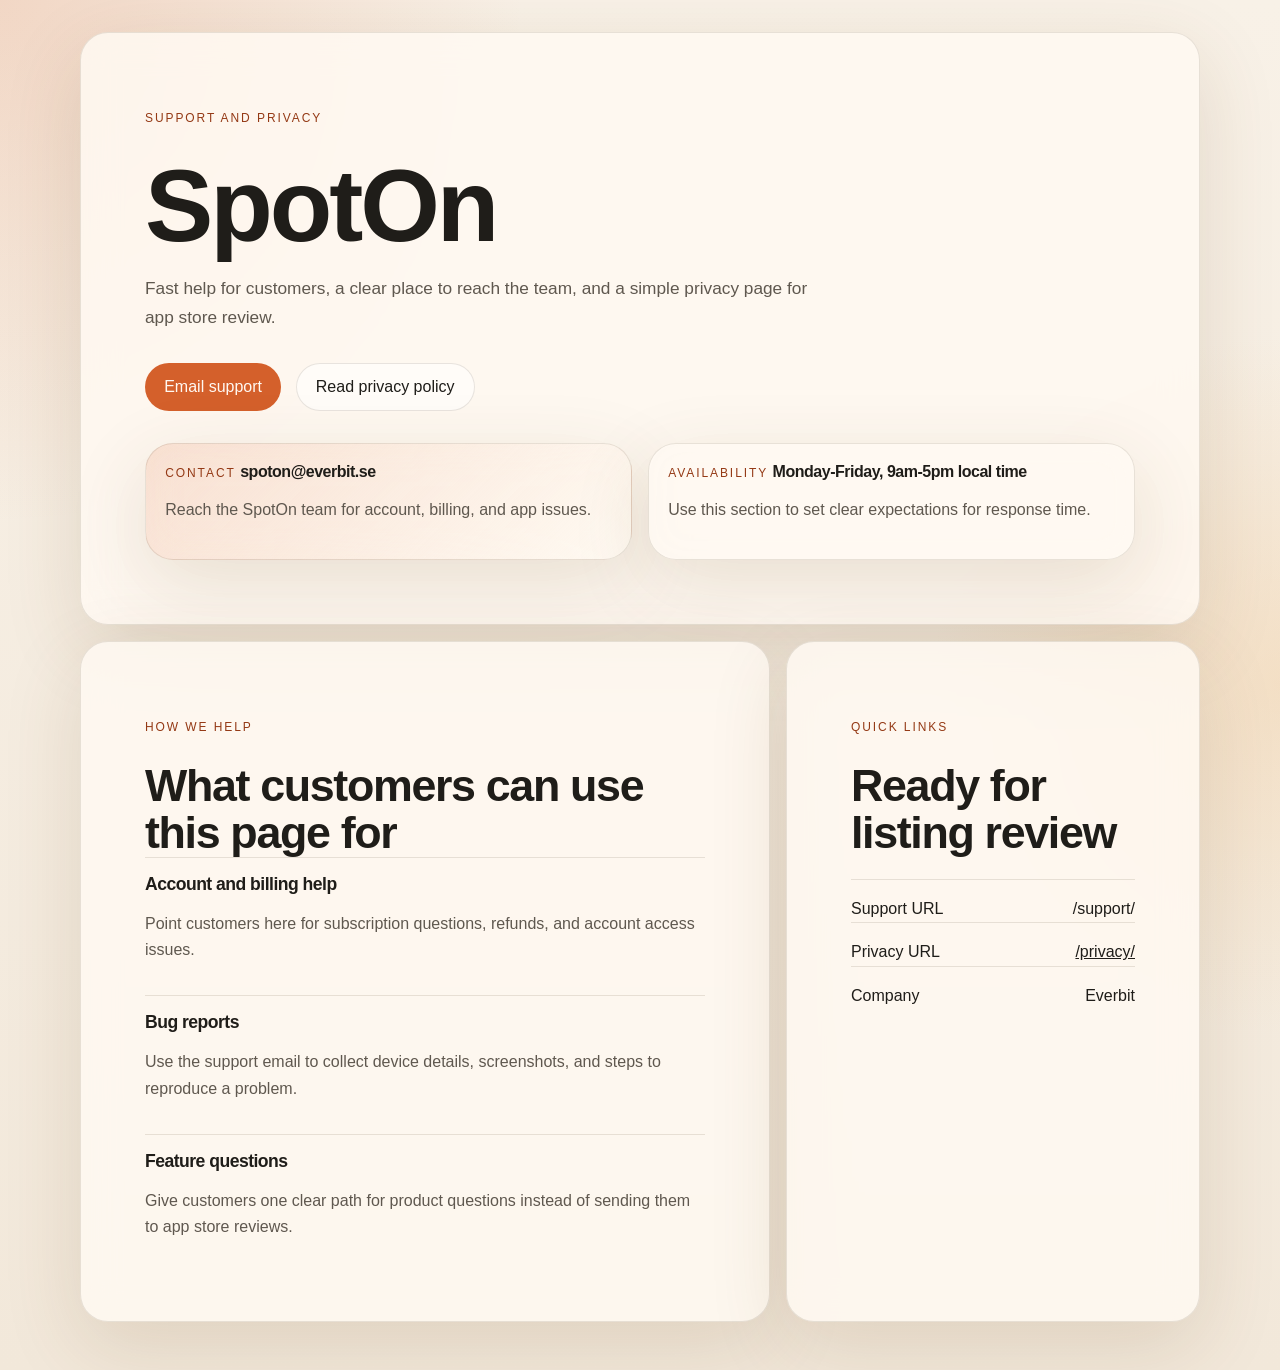
==== index.html @ d0b2c5c5 "Push site draft" ====
<!DOCTYPE html>
<html lang="en">
<head>
    <meta charset="utf-8"/>
    <meta name="viewport" content="width=device-width, initial-scale=1"/>
    <title>SpotOn Support</title>
    <meta http-equiv="refresh" content="0; url=/support/"/>
    <link rel="canonical" href="/support/"/>
</head>
<body>
<p>Redirecting to <a href="/support/">SpotOn support</a>...</p>
</body>
</html>
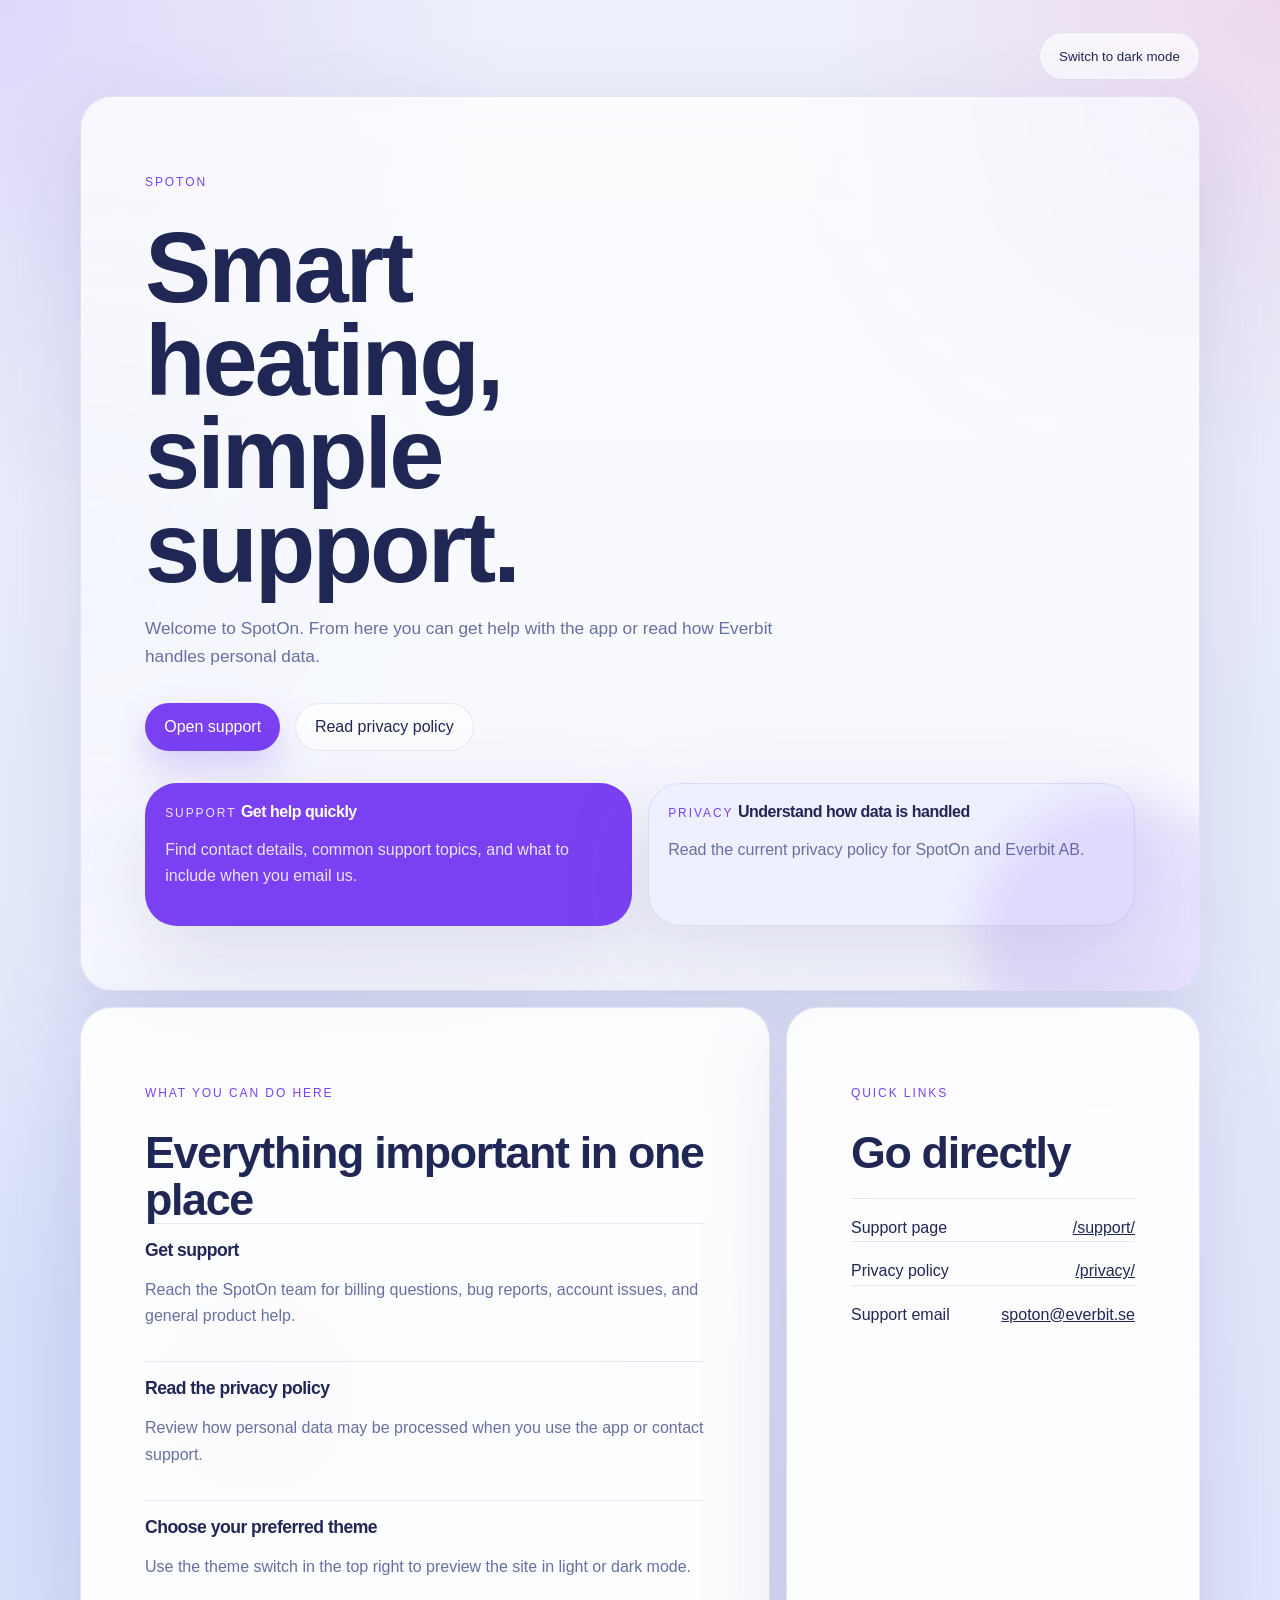
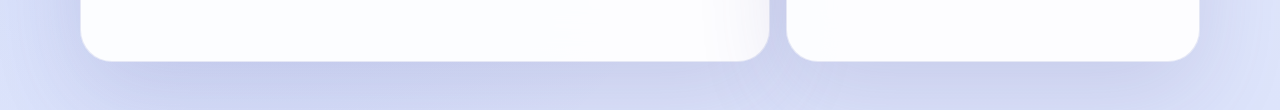
==== commit 89f29a16: "Add index page instead of redirecting to support." ====
--- a/index.html
+++ b/index.html
@@ -3,11 +3,98 @@
 <head>
     <meta charset="utf-8"/>
     <meta name="viewport" content="width=device-width, initial-scale=1"/>
-    <title>SpotOn Support</title>
-    <meta http-equiv="refresh" content="0; url=/support/"/>
-    <link rel="canonical" href="/support/"/>
+    <title>SpotOn</title>
+    <meta
+            name="description"
+            content="Welcome to SpotOn. Find support information and the privacy policy."
+    />
+    <link rel="stylesheet" href="/styles.css"/>
+    <script src="/theme.js" defer></script>
 </head>
 <body>
-<p>Redirecting to <a href="/support/">SpotOn support</a>...</p>
+<main class="shell">
+    <div class="topbar">
+        <button class="subtle-link theme-toggle" data-theme-toggle type="button">Switch theme</button>
+    </div>
+
+    <section class="panel hero-panel">
+        <p class="eyebrow">SpotOn</p>
+        <h1>Smart heating, simple support.</h1>
+        <p class="lede">
+            Welcome to SpotOn. From here you can get help with the app or read
+            how Everbit handles personal data.
+        </p>
+
+        <div class="actions">
+            <a class="button" href="/support/">Open support</a>
+            <a class="subtle-link" href="/privacy/">Read privacy policy</a>
+        </div>
+
+        <div class="card-grid">
+            <article class="info-card gradient-card">
+                <span class="label">Support</span>
+                <strong>Get help quickly</strong>
+                <p class="muted">
+                    Find contact details, common support topics, and what to include when you email us.
+                </p>
+            </article>
+
+            <article class="info-card soft-card">
+                <span class="label">Privacy</span>
+                <strong>Understand how data is handled</strong>
+                <p class="muted">
+                    Read the current privacy policy for SpotOn and Everbit AB.
+                </p>
+            </article>
+        </div>
+    </section>
+
+    <section class="grid">
+        <article class="panel section-panel">
+            <p class="eyebrow">What you can do here</p>
+            <h2>Everything important in one place</h2>
+            <div class="stack">
+                <div>
+                    <h3>Get support</h3>
+                    <p class="muted">
+                        Reach the SpotOn team for billing questions, bug reports, account issues, and general product
+                        help.
+                    </p>
+                </div>
+                <div>
+                    <h3>Read the privacy policy</h3>
+                    <p class="muted">
+                        Review how personal data may be processed when you use the app or contact support.
+                    </p>
+                </div>
+                <div>
+                    <h3>Choose your preferred theme</h3>
+                    <p class="muted">
+                        Use the theme switch in the top right to preview the site in light or dark mode.
+                    </p>
+                </div>
+            </div>
+        </article>
+
+        <aside class="panel section-panel">
+            <p class="eyebrow">Quick links</p>
+            <h2>Go directly</h2>
+            <ul class="link-list">
+                <li>
+                    <span>Support page</span>
+                    <a href="/support/">/support/</a>
+                </li>
+                <li>
+                    <span>Privacy policy</span>
+                    <a href="/privacy/">/privacy/</a>
+                </li>
+                <li>
+                    <span>Support email</span>
+                    <a href="mailto:spoton@everbit.se">spoton@everbit.se</a>
+                </li>
+            </ul>
+        </aside>
+    </section>
+</main>
 </body>
 </html>
--- a/styles.css
+++ b/styles.css
@@ -0,0 +1,361 @@
+:root,
+:root[data-theme="light"] {
+    --page-bg: #eef1fb;
+    --page-bg-deep: #dde4fb;
+    --surface: rgba(255, 255, 255, 0.8);
+    --surface-strong: rgba(255, 255, 255, 0.92);
+    --ink: #202754;
+    --muted: #6670a0;
+    --line: rgba(89, 102, 180, 0.14);
+    --accent-blue: #315fe8;
+    --accent-violet: #7a41f3;
+    --accent-pink: #e458a8;
+    --pill-bg: rgba(255, 255, 255, 0.68);
+    --hero-bg: rgba(255, 255, 255, 0.76);
+    --hero-bg-strong: rgba(255, 255, 255, 0.68);
+    --solid-accent: #7a41f3;
+    --solid-accent-strong: #315fe8;
+    --solid-accent-soft: #eef0ff;
+    --shadow: 0 30px 90px rgba(83, 76, 152, 0.16);
+}
+
+* {
+    box-sizing: border-box;
+}
+
+html {
+    scroll-behavior: smooth;
+}
+
+body {
+    margin: 0;
+    background: radial-gradient(circle at top left, rgba(122, 65, 243, 0.14), transparent 24%),
+    radial-gradient(circle at top right, rgba(228, 88, 168, 0.16), transparent 22%),
+    radial-gradient(circle at 20% 80%, rgba(49, 95, 232, 0.1), transparent 28%),
+    linear-gradient(180deg, var(--page-bg) 0%, var(--page-bg-deep) 100%);
+    color: var(--ink);
+    font-family: Inter, "SF Pro Display", "Helvetica Neue", Helvetica, Arial, sans-serif;
+}
+
+a {
+    color: inherit;
+}
+
+.shell {
+    width: min(1120px, calc(100vw - 2rem));
+    margin: 0 auto;
+    padding: 2rem 0 3rem;
+}
+
+.panel,
+.info-card,
+.summary-card,
+.policy-card {
+    border: 1px solid var(--line);
+    border-radius: 32px;
+    background: var(--surface);
+    box-shadow: var(--shadow);
+    backdrop-filter: blur(22px);
+}
+
+.panel {
+    padding: clamp(2rem, 5vw, 4rem);
+}
+
+.hero-panel {
+    position: relative;
+    overflow: hidden;
+    background: linear-gradient(180deg, var(--hero-bg), var(--hero-bg-strong)),
+    radial-gradient(circle at top right, rgba(122, 65, 243, 0.12), transparent 30%),
+    radial-gradient(circle at left center, rgba(49, 95, 232, 0.1), transparent 32%);
+}
+
+.hero-panel::after {
+    content: "";
+    position: absolute;
+    right: -4rem;
+    bottom: -6rem;
+    width: 18rem;
+    height: 18rem;
+    border-radius: 999px;
+    background: rgba(122, 65, 243, 0.14);
+    filter: blur(20px);
+    opacity: 0.9;
+    pointer-events: none;
+}
+
+.section-panel {
+    background: var(--surface-strong);
+}
+
+.eyebrow,
+.label {
+    display: inline-block;
+    font-size: 0.75rem;
+    letter-spacing: 0.16em;
+    text-transform: uppercase;
+    color: var(--accent-violet);
+}
+
+h1,
+h2,
+h3,
+strong {
+    margin: 0;
+    font-weight: 700;
+    letter-spacing: -0.03em;
+}
+
+h1 {
+    margin-top: 1rem;
+    max-width: 11ch;
+    font-size: clamp(3rem, 11vw, 6.2rem);
+    line-height: 0.94;
+}
+
+h2 {
+    margin-top: 0.8rem;
+    font-size: clamp(1.8rem, 4vw, 2.8rem);
+    line-height: 1.05;
+}
+
+h3 {
+    font-size: 1.1rem;
+}
+
+p,
+li {
+    line-height: 1.65;
+}
+
+.lede {
+    margin: 1.25rem 0 0;
+    max-width: 42rem;
+    color: var(--muted);
+    font-size: 1.08rem;
+}
+
+.actions {
+    display: flex;
+    flex-wrap: wrap;
+    gap: 0.9rem;
+    margin-top: 2rem;
+}
+
+.button,
+.subtle-link,
+.back-link {
+    display: inline-flex;
+    align-items: center;
+    justify-content: center;
+    min-height: 3rem;
+    padding: 0.75rem 1.2rem;
+    border-radius: 999px;
+    text-decoration: none;
+    transition: transform 180ms ease, box-shadow 180ms ease, background 180ms ease;
+}
+
+.button {
+    background: var(--solid-accent);
+    color: #ffffff;
+    box-shadow: 0 16px 36px rgba(122, 65, 243, 0.24);
+}
+
+.subtle-link,
+.back-link {
+    border: 1px solid var(--line);
+    background: var(--pill-bg);
+}
+
+.button:hover,
+.subtle-link:hover,
+.back-link:hover {
+    transform: translateY(-1px);
+}
+
+.grid,
+.summary-grid {
+    display: grid;
+    gap: 1rem;
+}
+
+.grid {
+    grid-template-columns: minmax(0, 1.5fr) minmax(280px, 0.9fr);
+    margin-top: 1rem;
+}
+
+.card-grid {
+    display: grid;
+    grid-template-columns: repeat(auto-fit, minmax(220px, 1fr));
+    gap: 1rem;
+    margin-top: 2rem;
+}
+
+.info-card,
+.summary-card,
+.policy-card {
+    padding: 1.2rem;
+}
+
+.gradient-card {
+    background: var(--solid-accent);
+    color: #ffffff;
+    border-color: transparent;
+}
+
+.gradient-card .label,
+.gradient-card .muted,
+.gradient-card a {
+    color: rgba(255, 255, 255, 0.86);
+}
+
+.soft-card {
+    background: var(--solid-accent-soft);
+}
+
+.muted {
+    color: var(--muted);
+}
+
+.theme-toggle {
+    cursor: pointer;
+}
+
+.topbar {
+    display: flex;
+    justify-content: flex-end;
+    align-items: center;
+    margin-bottom: 1rem;
+    gap: 0.75rem;
+}
+
+.topbar-spread {
+    justify-content: space-between;
+    flex-wrap: wrap;
+}
+
+.topbar .subtle-link {
+    color: var(--ink);
+}
+
+.stack {
+    display: grid;
+    gap: 1rem;
+}
+
+.stack > div,
+.link-list li {
+    padding-top: 1rem;
+    border-top: 1px solid var(--line);
+}
+
+.link-list {
+    list-style: none;
+    padding: 0;
+    margin: 1.4rem 0 0;
+}
+
+.link-list li {
+    display: flex;
+    justify-content: space-between;
+    gap: 1rem;
+}
+
+.summary-grid {
+    grid-template-columns: repeat(auto-fit, minmax(220px, 1fr));
+    margin-top: 1.75rem;
+}
+
+.policy-sections {
+    display: grid;
+    gap: 1rem;
+    margin-top: 1rem;
+}
+
+:root[data-theme="dark"] {
+    --page-bg: #14163d;
+    --page-bg-deep: #181847;
+    --surface: rgba(34, 36, 88, 0.84);
+    --surface-strong: rgba(38, 41, 98, 0.92);
+    --ink: #f3f4ff;
+    --muted: #b7bbe7;
+    --line: rgba(157, 166, 243, 0.14);
+    --pill-bg: rgba(56, 59, 122, 0.58);
+    --hero-bg: rgba(34, 37, 93, 0.88);
+    --hero-bg-strong: rgba(30, 33, 84, 0.88);
+    --solid-accent: #e458a8;
+    --solid-accent-strong: #7a41f3;
+    --solid-accent-soft: rgba(64, 67, 138, 0.88);
+    --shadow: 0 30px 90px rgba(7, 7, 28, 0.38);
+}
+
+:root[data-theme="dark"] body {
+    background: radial-gradient(circle at top left, rgba(122, 65, 243, 0.18), transparent 24%),
+    radial-gradient(circle at top right, rgba(228, 88, 168, 0.18), transparent 22%),
+    linear-gradient(180deg, var(--page-bg) 0%, var(--page-bg-deep) 100%);
+}
+
+:root[data-theme="dark"] .hero-panel {
+    background: linear-gradient(180deg, var(--hero-bg), var(--hero-bg-strong)),
+    radial-gradient(circle at top right, rgba(228, 88, 168, 0.14), transparent 30%),
+    radial-gradient(circle at left center, rgba(49, 95, 232, 0.14), transparent 32%);
+}
+
+:root[data-theme="dark"] .hero-panel::after {
+    background: rgba(228, 88, 168, 0.16);
+}
+
+:root[data-theme="dark"] .soft-card {
+    background: var(--solid-accent-soft);
+}
+
+:root[data-theme="dark"] .button {
+    box-shadow: 0 16px 36px rgba(228, 88, 168, 0.24);
+}
+
+:root[data-theme="dark"] .gradient-card .label,
+:root[data-theme="dark"] .gradient-card .muted,
+:root[data-theme="dark"] .gradient-card a {
+    color: rgba(255, 255, 255, 0.88);
+}
+
+@media (prefers-color-scheme: dark) {
+    :root:not([data-theme]) {
+        --page-bg: #14163d;
+        --page-bg-deep: #181847;
+        --surface: rgba(34, 36, 88, 0.84);
+        --surface-strong: rgba(38, 41, 98, 0.92);
+        --ink: #f3f4ff;
+        --muted: #b7bbe7;
+        --line: rgba(157, 166, 243, 0.14);
+        --pill-bg: rgba(56, 59, 122, 0.58);
+        --hero-bg: rgba(34, 37, 93, 0.88);
+        --hero-bg-strong: rgba(30, 33, 84, 0.88);
+        --solid-accent: #e458a8;
+        --solid-accent-strong: #7a41f3;
+        --solid-accent-soft: rgba(64, 67, 138, 0.88);
+        --shadow: 0 30px 90px rgba(7, 7, 28, 0.38);
+    }
+
+    body {
+        background: radial-gradient(circle at top left, rgba(122, 65, 243, 0.18), transparent 24%),
+        radial-gradient(circle at top right, rgba(228, 88, 168, 0.18), transparent 22%),
+        linear-gradient(180deg, var(--page-bg) 0%, var(--page-bg-deep) 100%);
+    }
+
+    :root:not([data-theme]) .hero-panel {
+        background: linear-gradient(180deg, var(--hero-bg), var(--hero-bg-strong)),
+        radial-gradient(circle at top right, rgba(228, 88, 168, 0.14), transparent 30%),
+        radial-gradient(circle at left center, rgba(49, 95, 232, 0.14), transparent 32%);
+    }
+}
+
+@media (max-width: 820px) {
+    .grid {
+        grid-template-columns: 1fr;
+    }
+
+    h1 {
+        max-width: 100%;
+    }
+}
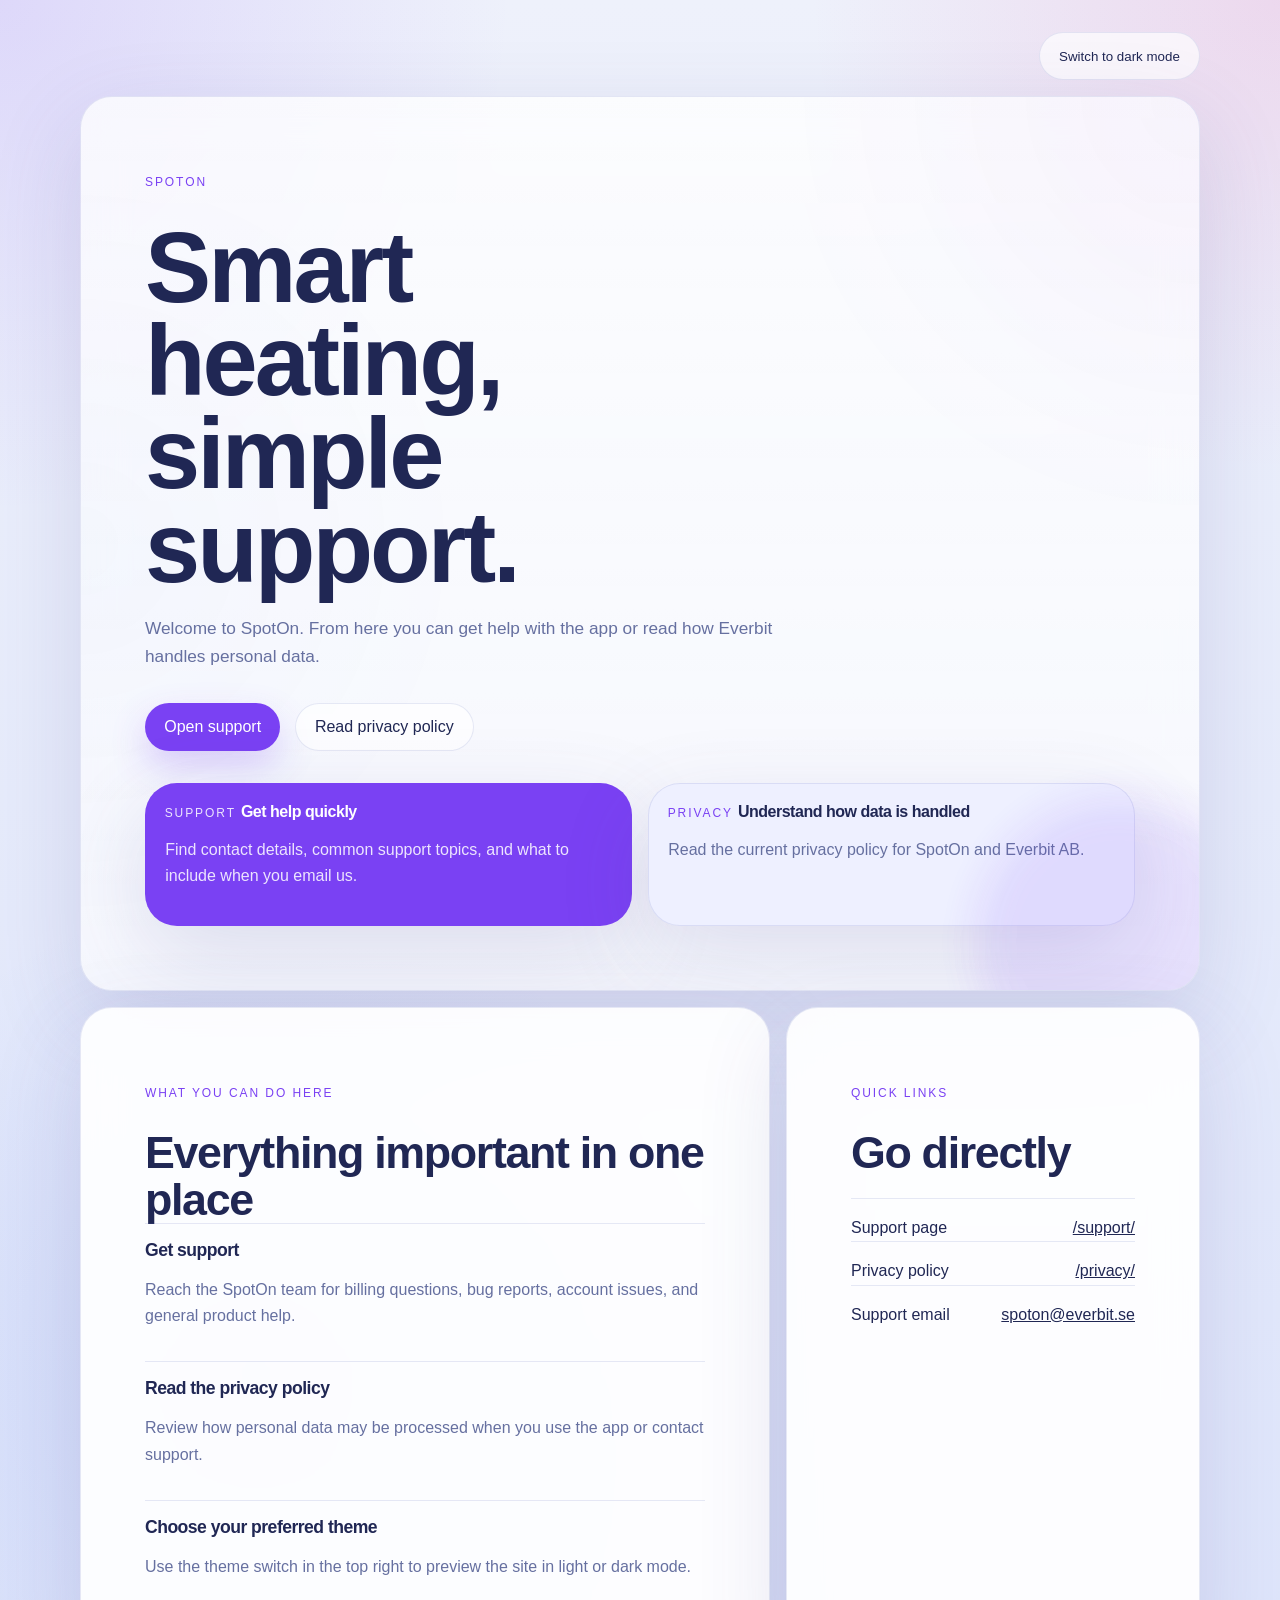
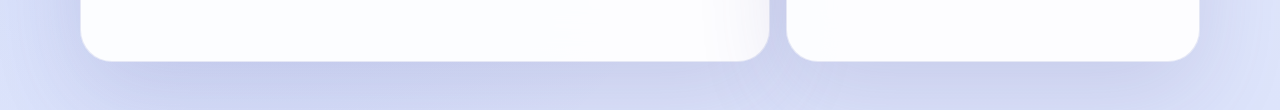
==== commit e5f4381b: "Fix paths" ====
--- a/index.html
+++ b/index.html
@@ -8,8 +8,8 @@
             name="description"
             content="Welcome to SpotOn. Find support information and the privacy policy."
     />
-    <link rel="stylesheet" href="/styles.css"/>
-    <script src="/theme.js" defer></script>
+    <link rel="stylesheet" href="styles.css"/>
+    <script src="theme.js" defer></script>
 </head>
 <body>
 <main class="shell">
@@ -26,8 +26,8 @@
         </p>
 
         <div class="actions">
-            <a class="button" href="/support/">Open support</a>
-            <a class="subtle-link" href="/privacy/">Read privacy policy</a>
+            <a class="button" href="support/">Open support</a>
+            <a class="subtle-link" href="privacy/">Read privacy policy</a>
         </div>
 
         <div class="card-grid">
@@ -82,11 +82,11 @@
             <ul class="link-list">
                 <li>
                     <span>Support page</span>
-                    <a href="/support/">/support/</a>
+                    <a href="support/">/support/</a>
                 </li>
                 <li>
                     <span>Privacy policy</span>
-                    <a href="/privacy/">/privacy/</a>
+                    <a href="privacy/">/privacy/</a>
                 </li>
                 <li>
                     <span>Support email</span>
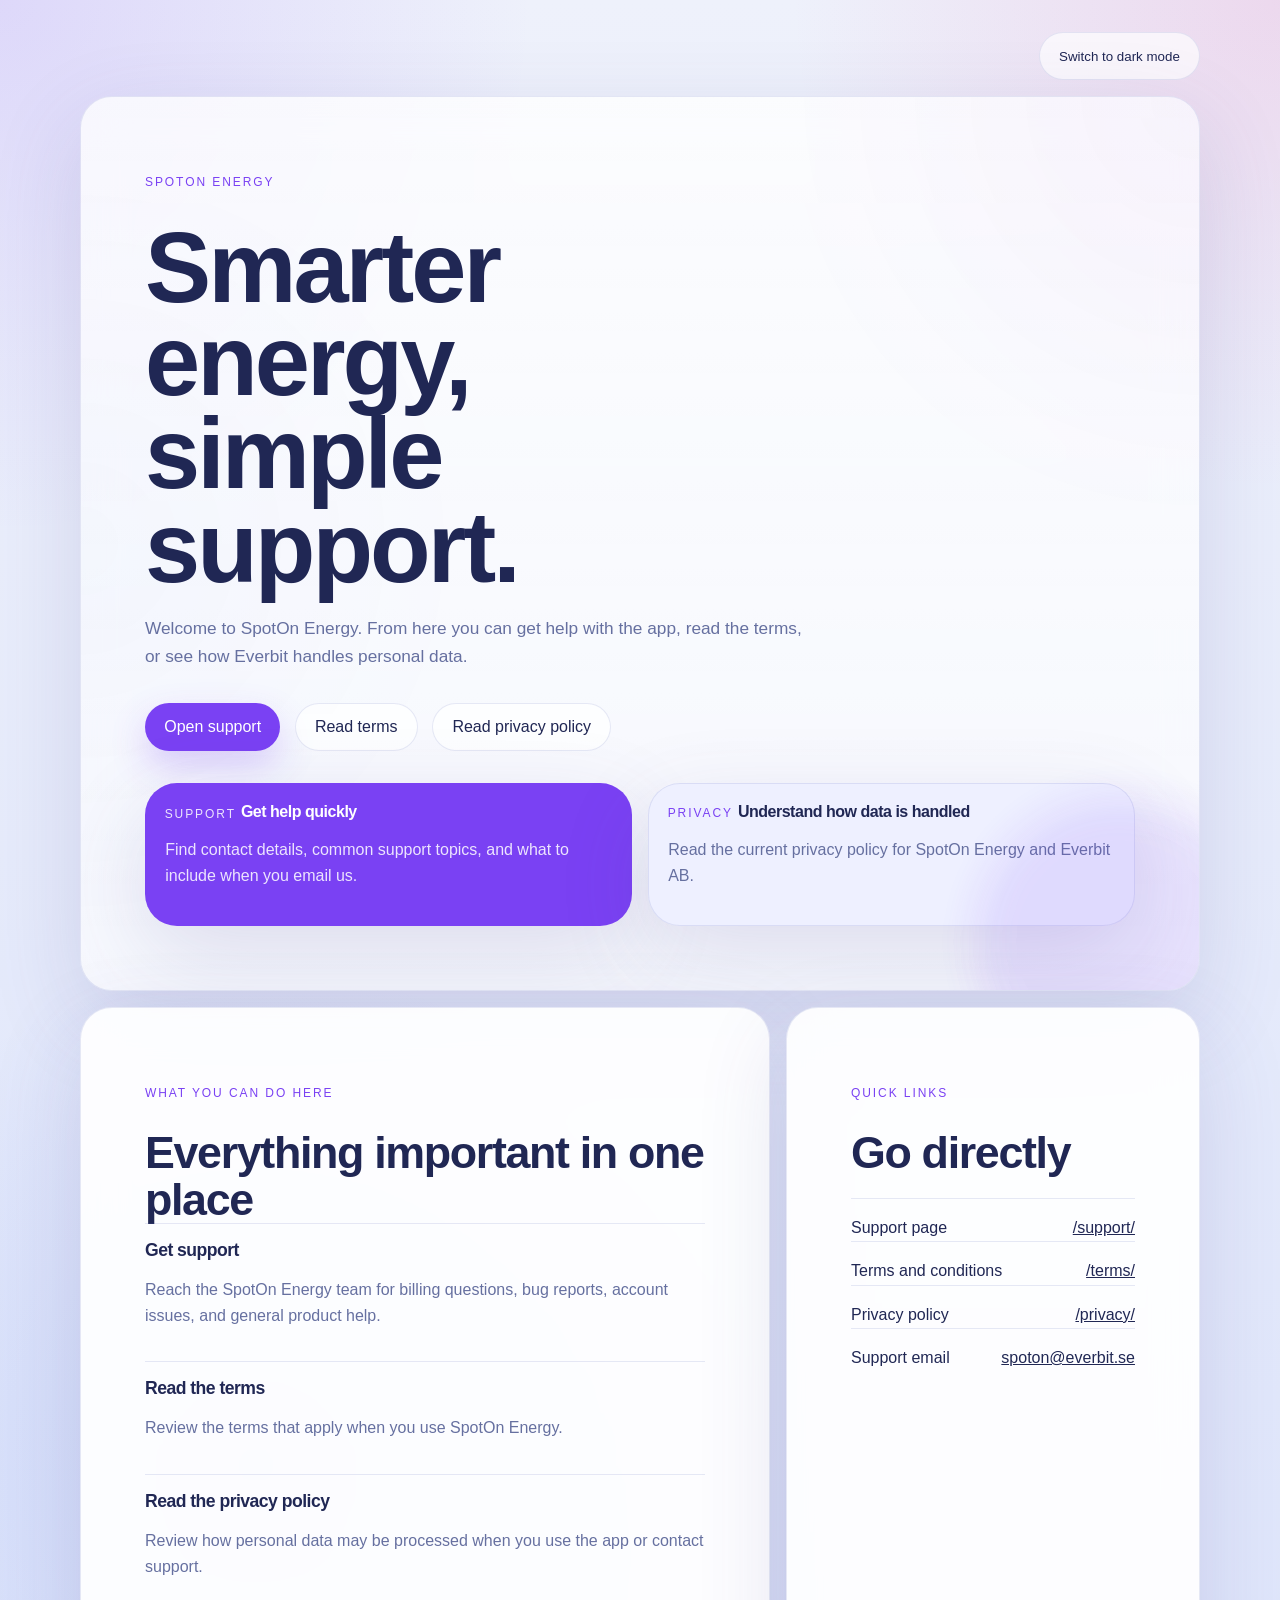
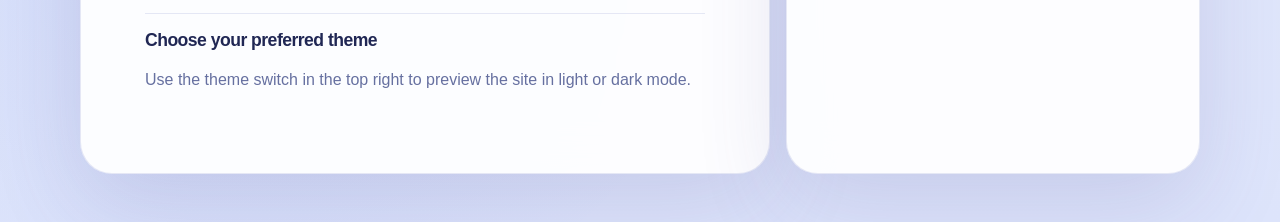
==== commit 29460b21: "Publish SpotOn Energy terms" ====
--- a/index.html
+++ b/index.html
@@ -3,10 +3,10 @@
 <head>
     <meta charset="utf-8"/>
     <meta name="viewport" content="width=device-width, initial-scale=1"/>
-    <title>SpotOn</title>
+    <title>SpotOn Energy</title>
     <meta
             name="description"
-            content="Welcome to SpotOn. Find support information and the privacy policy."
+            content="Welcome to SpotOn Energy. Find support information, terms, and the privacy policy."
     />
     <link rel="stylesheet" href="styles.css"/>
     <script src="theme.js" defer></script>
@@ -18,15 +18,16 @@
     </div>
 
     <section class="panel hero-panel">
-        <p class="eyebrow">SpotOn</p>
-        <h1>Smart heating, simple support.</h1>
+        <p class="eyebrow">SpotOn Energy</p>
+        <h1>Smarter energy, simple support.</h1>
         <p class="lede">
-            Welcome to SpotOn. From here you can get help with the app or read
-            how Everbit handles personal data.
+            Welcome to SpotOn Energy. From here you can get help with the app,
+            read the terms, or see how Everbit handles personal data.
         </p>
 
         <div class="actions">
             <a class="button" href="support/">Open support</a>
+            <a class="subtle-link" href="terms/">Read terms</a>
             <a class="subtle-link" href="privacy/">Read privacy policy</a>
         </div>
 
@@ -43,7 +44,7 @@
                 <span class="label">Privacy</span>
                 <strong>Understand how data is handled</strong>
                 <p class="muted">
-                    Read the current privacy policy for SpotOn and Everbit AB.
+                    Read the current privacy policy for SpotOn Energy and Everbit AB.
                 </p>
             </article>
         </div>
@@ -57,8 +58,14 @@
                 <div>
                     <h3>Get support</h3>
                     <p class="muted">
-                        Reach the SpotOn team for billing questions, bug reports, account issues, and general product
-                        help.
+                        Reach the SpotOn Energy team for billing questions, bug reports, account issues, and general
+                        product help.
+                    </p>
+                </div>
+                <div>
+                    <h3>Read the terms</h3>
+                    <p class="muted">
+                        Review the terms that apply when you use SpotOn Energy.
                     </p>
                 </div>
                 <div>
@@ -85,6 +92,10 @@
                     <a href="support/">/support/</a>
                 </li>
                 <li>
+                    <span>Terms and conditions</span>
+                    <a href="terms/">/terms/</a>
+                </li>
+                <li>
                     <span>Privacy policy</span>
                     <a href="privacy/">/privacy/</a>
                 </li>
